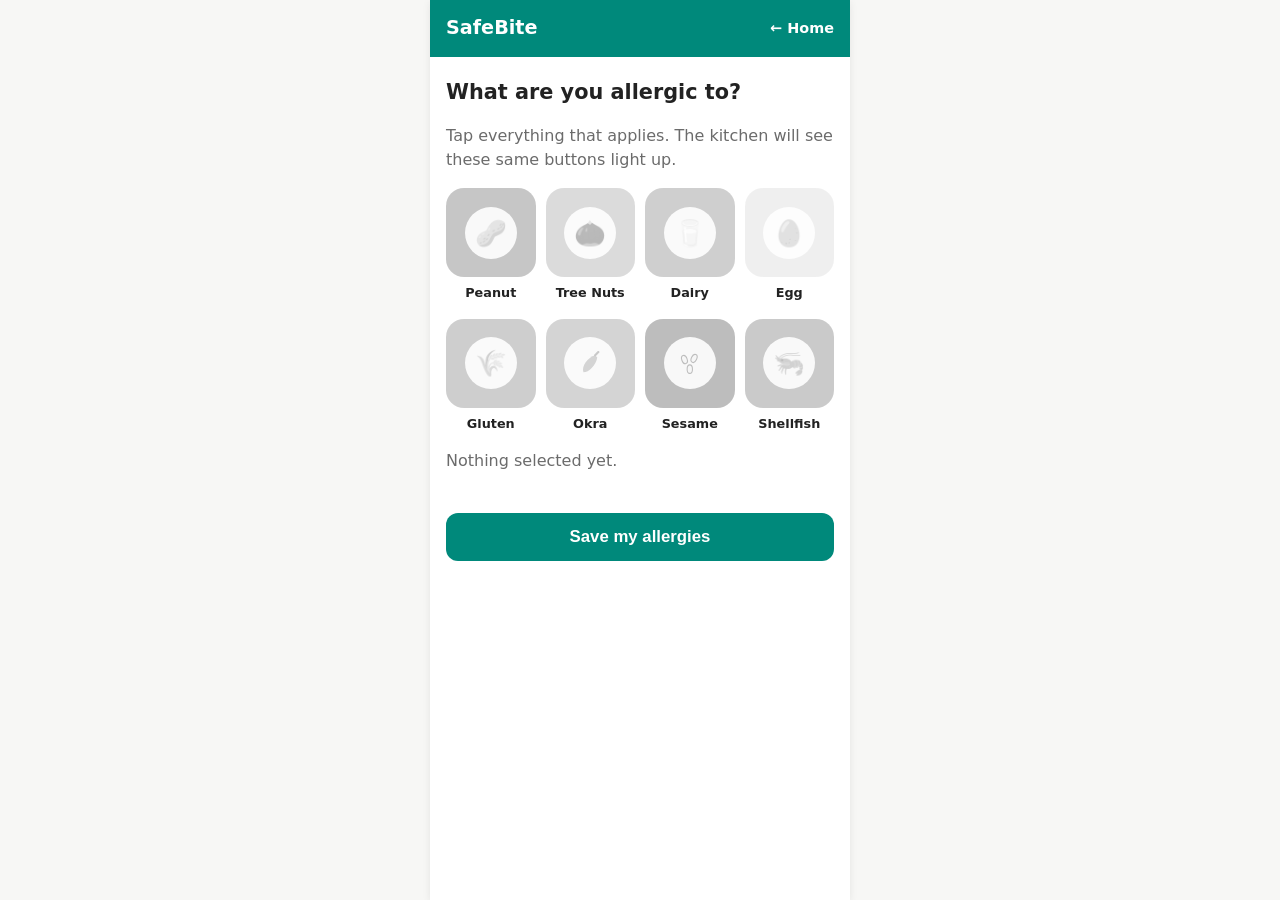
==== customer.html @ cd3d1af8 "Add SafeBite prototype: customer app, kitchen allergen station and demo - Customer app: pick allergi" ====
<!DOCTYPE html>
<html lang="en">
<head>
  <meta charset="UTF-8">
  <meta name="viewport" content="width=device-width, initial-scale=1.0">
  <title>Customer | SafeBite</title>
  <link rel="stylesheet" href="css/style.css">
  <link rel="icon" href="data:image/svg+xml,<svg xmlns='http://www.w3.org/2000/svg' viewBox='0 0 100 100'><text y='.9em' font-size='90'>🛡️</text></svg>">
  <!-- Inside the demo page? Then hide the Home link -->
  <script>if (window.self !== window.top) document.documentElement.classList.add("embedded");</script>
</head>
<body>
  <div class="phone">
    <header class="app-bar">
      <h1>SafeBite</h1>
      <a href="index.html" class="home-link">← Home</a>
    </header>

    <!-- Saved allergies, shown at the top once a profile exists -->
    <div id="my-allergies" class="my-allergies hidden">
      <span class="label">Your allergies:</span>
      <span id="my-chips"></span>
      <a href="#" id="edit-link" class="edit">Edit</a>
    </div>

    <!-- Screen 1: pick allergies -->
    <section id="profile-screen" class="screen hidden">
      <h2>What are you allergic to?</h2>
      <p class="muted">Tap everything that applies. The kitchen will see these same buttons light up.</p>

      <div id="allergen-grid" class="allergen-grid"></div>

      <p id="selected-count" class="muted"></p>
      <button id="save-btn" class="btn btn-block">Save my allergies</button>
    </section>

    <!-- Screen 2: menu -->
    <section id="menu-screen" class="screen hidden">
      <h2 id="restaurant-name"></h2>
      <p id="restaurant-location" class="muted"></p>
      <div id="menu-list"></div>
    </section>

    <!-- Screen 3: cart -->
    <section id="cart-screen" class="screen hidden">
      <a href="#" id="back-to-menu" class="back-link">← Back to menu</a>
      <h2>Your cart</h2>
      <div id="cart-list"></div>
      <div class="cart-total">
        <span>Total</span>
        <span id="cart-total"></span>
      </div>

      <div class="kitchen-alert">
        <div id="cart-chips"></div>
        <p id="cart-alert-text"></p>
      </div>

      <button id="place-btn" class="btn btn-block">Place order</button>
    </section>

    <!-- Screen 4: order status (waiting / confirmed) -->
    <section id="status-screen" class="screen hidden">
      <h2 id="status-title"></h2>
      <div id="status-box"></div>
      <button id="new-order-btn" class="btn btn-block">Back to menu</button>
    </section>

    <!-- Cart bar, stuck to the bottom of the screen -->
    <button id="cart-bar" class="cart-bar hidden">
      <span id="cart-bar-text"></span>
      <span>View cart ›</span>
    </button>
  </div>

  <script src="js/data.js"></script>
  <script src="js/store.js"></script>
  <script src="js/customer.js"></script>
</body>
</html>
---- css/style.css ----
/* SafeBite - shared styles */

:root {
  /* Allergen colours */
  --peanut: #E53935;
  --tree-nuts: #FB8C00;
  --dairy: #1E88E5;
  --egg: #FDD835;
  --gluten: #8D6E63;
  --okra: #43A047;
  --sesame: #8E24AA;
  --shellfish: #EC407A;

  /* App colours */
  --primary: #00897B;
  --primary-dark: #00695C;
  --bg: #F7F7F5;
  --card: #FFFFFF;
  --text: #222222;
  --muted: #6B6B6B;
  --border: #E0E0E0;
  --success: #2E7D32;
  --warning: #F9A825;
  --danger: #D32F2F;

  --radius: 12px;
  --shadow: 0 2px 8px rgba(0, 0, 0, 0.08);
}

* {
  box-sizing: border-box;
}

body {
  margin: 0;
  font-family: system-ui, -apple-system, "Segoe UI", Roboto, Arial, sans-serif;
  background: var(--bg);
  color: var(--text);
  line-height: 1.5;
}

/* Top bar */
header {
  background: var(--primary);
  color: white;
  padding: 16px 20px;
}

header h1 {
  margin: 0;
  font-size: 1.4rem;
}

main {
  max-width: 900px;
  margin: 0 auto;
  padding: 20px 16px;
}

/* White box used for sections, menu items, orders */
.card {
  background: var(--card);
  border-radius: var(--radius);
  box-shadow: var(--shadow);
  padding: 16px;
  margin-bottom: 16px;
}

/* Normal button */
.btn {
  background: var(--primary);
  color: white;
  border: none;
  border-radius: 8px;
  padding: 10px 18px;
  font-size: 1rem;
  cursor: pointer;
}

.btn:hover {
  background: var(--primary-dark);
}

.btn:disabled {
  background: var(--border);
  color: var(--muted);
  cursor: not-allowed;
}

/* Grid of coloured allergen buttons (4 x 2, same layout as the station) */
.allergen-grid {
  display: grid;
  grid-template-columns: repeat(4, 1fr);
  gap: 16px 10px;
}

/* One button with its name underneath */
.allergen-item {
  display: flex;
  flex-direction: column;
  align-items: center;
  gap: 6px;
  font-size: 0.8rem;
  font-weight: 600;
  text-align: center;
}

/* Square button. Its colour comes from --c, which JS sets per allergen */
.allergen-btn {
  width: 100%;
  aspect-ratio: 1;
  padding: 0;
  border: none;
  border-radius: 18px;
  background: var(--c, #999);
  display: flex;
  align-items: center;
  justify-content: center;
  cursor: pointer;
  /* not selected = greyed out */
  filter: grayscale(1);
  opacity: 0.35;
  transition: filter 0.2s, opacity 0.2s, box-shadow 0.2s, transform 0.1s;
}

.allergen-btn:active {
  transform: scale(0.94);
}

/* White circle behind the icon so every icon shows on its colour */
.allergen-btn .icon {
  width: 58%;
  aspect-ratio: 1;
  border-radius: 50%;
  background: rgba(255, 255, 255, 0.9);
  display: flex;
  align-items: center;
  justify-content: center;
  font-size: 1.6rem;
}

/* Selected (or blinking on the station) = full colour with a glow */
.allergen-btn.selected,
.allergen-btn.blink {
  filter: none;
  opacity: 1;
  box-shadow: 0 0 0 3px white, 0 0 16px 4px var(--c);
}

/* Blinking effect for the kitchen station: bright glow on/off once a second */
.allergen-btn.blink {
  animation: glow-blink 1s ease-in-out infinite;
}

@keyframes glow-blink {
  0%, 100% {
    filter: brightness(1.15);
    opacity: 1;
    box-shadow: 0 0 0 3px white, 0 0 26px 10px var(--c);
  }
  50% {
    filter: brightness(0.55) saturate(0.6);
    opacity: 0.85;
    box-shadow: 0 0 0 0 transparent;
  }
}

/* Small allergen tag shown on menu items */
.tag {
  display: inline-block;
  padding: 2px 8px;
  margin: 2px;
  border-radius: 999px;
  font-size: 0.8rem;
  color: white;
}

/* Yellow is hard to read with white text */
.tag.egg {
  color: var(--text);
}

.muted {
  color: var(--muted);
}

.hidden {
  display: none !important;
}

/* ---- Customer page: looks like a phone app ---- */

.phone {
  max-width: 420px;
  min-height: 100vh;
  margin: 0 auto;
  background: var(--card);
  box-shadow: var(--shadow);
}

.app-bar {
  display: flex;
  justify-content: space-between;
  align-items: center;
  padding: 14px 16px;
}

.app-bar h1 {
  font-size: 1.2rem;
}

.app-bar a {
  color: white;
  text-decoration: none;
  font-size: 0.9rem;
}

.screen {
  padding: 20px 16px 32px;
}

.screen h2 {
  margin: 0 0 4px;
  font-size: 1.3rem;
}

/* Big full-width button at the bottom of a screen */
.btn-block {
  width: 100%;
  margin-top: 24px;
  padding: 14px;
  border-radius: var(--radius);
  font-size: 1.05rem;
  font-weight: 600;
}

/* "Your allergies" chip row */
.my-allergies {
  display: flex;
  flex-wrap: wrap;
  align-items: center;
  gap: 4px;
  margin: 12px 16px 0;
  padding: 10px 12px;
  background: var(--bg);
  border-radius: var(--radius);
}

.my-allergies .label {
  margin-right: 4px;
  font-size: 0.85rem;
  color: var(--muted);
}

.my-allergies .edit {
  margin-left: auto;
  color: var(--primary);
  font-weight: 600;
  font-size: 0.9rem;
}

/* ---- Menu ---- */

/* Leave room so the cart bar doesn't cover the last dish */
#menu-screen {
  padding-bottom: 90px;
}

.dish {
  border: 2px solid transparent;
}

.dish h3 {
  margin: 0;
  font-size: 1.05rem;
}

.dish p {
  margin: 6px 0;
  font-size: 0.9rem;
}

.dish-top,
.dish-bottom {
  display: flex;
  justify-content: space-between;
  align-items: center;
  gap: 10px;
}

.price {
  font-weight: 700;
  white-space: nowrap;
}

/* Dish with one of the customer's allergens */
.dish.warn {
  border-color: var(--danger);
}

.warning {
  padding: 6px 10px;
  border-radius: 8px;
  background: #FDECEA;
  color: var(--danger);
  font-weight: 600;
}

.btn-small {
  padding: 8px 16px;
  font-size: 0.9rem;
}

.no-allergens {
  font-size: 0.8rem;
  color: var(--success);
}

/* ---- Cart ---- */

.cart-bar {
  position: fixed;
  bottom: 12px;
  left: 50%;
  transform: translateX(-50%);
  width: calc(100% - 32px);
  max-width: 388px;
  display: flex;
  justify-content: space-between;
  padding: 14px 18px;
  border: none;
  border-radius: var(--radius);
  background: var(--text);
  color: white;
  font-size: 1rem;
  font-weight: 600;
  cursor: pointer;
  box-shadow: 0 4px 16px rgba(0, 0, 0, 0.25);
}

.back-link {
  display: inline-block;
  margin-bottom: 12px;
  color: var(--primary);
  text-decoration: none;
  font-weight: 600;
}

.cart-item {
  display: flex;
  align-items: center;
  gap: 10px;
  padding: 12px 0;
  border-bottom: 1px solid var(--border);
}

.cart-item .name {
  flex: 1;
}

.qty-btn {
  width: 28px;
  height: 28px;
  border: 1px solid var(--border);
  border-radius: 50%;
  background: white;
  cursor: pointer;
}

.cart-total {
  display: flex;
  justify-content: space-between;
  padding: 14px 0;
  font-size: 1.1rem;
  font-weight: 700;
}

/* Box reminding the customer what the kitchen will see */
.kitchen-alert {
  padding: 12px;
  border-radius: var(--radius);
  background: var(--bg);
}

.kitchen-alert p {
  margin: 8px 0 0;
  font-size: 0.9rem;
}

/* ---- Kitchen Allergen Station (the device) ---- */

.station-page {
  background: #DDE3E6;
}

/* Gives the device its 3D tilt */
.station-wrap {
  position: relative;
  max-width: 760px;
  margin: 30px auto 50px;
  padding: 0 16px 0 70px;
  perspective: 1400px;
}

/* Top face of the device: light body with dark rounded edge */
.device {
  position: relative;
  z-index: 1;
  padding: 22px 26px 26px;
  border: 10px solid #37474F;
  border-radius: 34px;
  background: linear-gradient(180deg, #FAFAFA 0%, #E4E7EA 100%);
  box-shadow: inset 0 3px 0 white, inset 0 -8px 14px rgba(0, 0, 0, 0.08);
  /* tilting it back makes the wedge shape */
  transform: rotateX(14deg);
  transform-origin: bottom center;
}

/* Front edge = the thick end of the wedge */
.device-front {
  height: 28px;
  margin: -4px 6px 0;
  border-radius: 0 0 28px 28px;
  background: linear-gradient(#455A64, #263238);
}

.feet {
  display: flex;
  justify-content: space-between;
  padding: 0 70px;
}

.foot {
  width: 70px;
  height: 10px;
  border-radius: 0 0 8px 8px;
  background: #1C1C1C;
}

/* Wi-Fi / USB-C labels on the left side */
.side-ports {
  position: absolute;
  left: 24px;
  top: 30%;
  display: flex;
  flex-direction: column;
  gap: 18px;
  font-size: 0.7rem;
  font-weight: 700;
  color: #546E7A;
  text-align: center;
}

.port {
  display: block;
  width: 26px;
  height: 9px;
  margin: 0 auto 4px;
  border: 2px solid #37474F;
  border-radius: 5px;
  background: #90A4AE;
}

/* Top row: small screen + brand label */
.device-top {
  display: flex;
  justify-content: space-between;
  align-items: flex-start;
  gap: 16px;
  margin-bottom: 24px;
}

.lcd {
  flex: 0 1 58%;
  min-height: 110px;
  padding: 10px 12px;
  border: 4px solid #263238;
  border-radius: 10px;
  background: #16252A;
  color: #7CFFB2;
  font-family: "Courier New", monospace;
  font-size: 0.85rem;
  line-height: 1.4;
  box-shadow: inset 0 0 14px rgba(0, 0, 0, 0.7);
}

.lcd .order-no {
  font-size: 1.05rem;
  font-weight: bold;
}

.lcd .keep-out {
  color: #FFB74D;
}

/* Blinking cursor on the idle screen */
.cursor {
  animation: cursor 1s steps(1) infinite;
}

@keyframes cursor {
  50% { opacity: 0; }
}

.brand {
  display: flex;
  align-items: center;
  gap: 8px;
  font-weight: 800;
  font-size: 1.05rem;
  color: #37474F;
  text-align: right;
  line-height: 1.1;
}

.brand svg {
  width: 34px;
  flex-shrink: 0;
}

/* Station buttons look like physical keys, dim when not blinking */
.device .allergen-grid {
  gap: 18px 14px;
}

.device .allergen-btn {
  cursor: default;
  filter: brightness(0.55) saturate(0.6);
  opacity: 0.85;
  box-shadow: inset 0 -5px 0 rgba(0, 0, 0, 0.25), 0 3px 5px rgba(0, 0, 0, 0.2);
}

.device .allergen-btn:active {
  transform: none;
}

.device .allergen-item {
  color: #37474F;
}

/* Bottom row: Confirm button + separate area switch */
.device-bottom {
  display: flex;
  flex-wrap: wrap;
  justify-content: space-between;
  align-items: center;
  gap: 16px;
  margin-top: 26px;
}

.confirm-btn {
  padding: 18px 30px;
  border: none;
  border-radius: 16px;
  background: linear-gradient(#4CAF50, #2E7D32);
  color: white;
  font-size: 1.15rem;
  font-weight: 800;
  cursor: pointer;
  box-shadow: inset 0 -5px 0 rgba(0, 0, 0, 0.25), 0 3px 6px rgba(0, 0, 0, 0.25);
}

.separate {
  display: flex;
  align-items: center;
  gap: 10px;
  font-size: 0.85rem;
  font-weight: 600;
  color: #37474F;
}

.separate .title {
  max-width: 90px;
  line-height: 1.2;
}

/* Toggle switch made from a checkbox */
.switch {
  position: relative;
  width: 50px;
  height: 26px;
}

.switch input {
  opacity: 0;
  width: 0;
  height: 0;
}

.slider {
  position: absolute;
  inset: 0;
  border-radius: 26px;
  background: #90A4AE;
  cursor: pointer;
  transition: background 0.2s;
}

.slider::before {
  content: "";
  position: absolute;
  left: 3px;
  top: 3px;
  width: 20px;
  height: 20px;
  border-radius: 50%;
  background: white;
  transition: transform 0.2s;
}

.switch input:checked + .slider {
  background: var(--success);
}

.switch input:checked + .slider::before {
  transform: translateX(24px);
}

/* Small light: red when "No", glows green when "Yes" */
.led {
  width: 12px;
  height: 12px;
  border-radius: 50%;
  background: #B71C1C;
  box-shadow: inset 0 1px 2px rgba(0, 0, 0, 0.6);
}

.led.on {
  background: #4CFF6A;
  box-shadow: 0 0 8px 3px rgba(76, 255, 106, 0.7);
}

/* Big tick on the station screen after Confirm & Send */
.lcd-confirmed {
  margin: 14px 0 6px;
  font-size: 1.6rem;
  font-weight: bold;
}

/* Smaller screens: shrink the device a bit */
@media (max-width: 600px) {
  .station-wrap {
    padding-left: 50px;
  }
  .side-ports {
    left: 4px;
  }
  .device {
    padding: 16px 14px 18px;
    border-width: 8px;
  }
  .device-top {
    flex-direction: column-reverse;
  }
  .lcd {
    width: 100%;
  }
  .device .allergen-btn .icon {
    font-size: 1.2rem;
  }
  .feet {
    padding: 0 40px;
  }
}

/* ---- Customer order status ---- */

.status-waiting {
  text-align: center;
}

.status-waiting p {
  margin: 8px 0;
}

/* Three bouncing dots */
.loader {
  display: flex;
  justify-content: center;
  gap: 8px;
  margin: 10px 0 16px;
}

.loader span {
  width: 12px;
  height: 12px;
  border-radius: 50%;
  background: var(--primary);
  animation: bounce 1.2s infinite ease-in-out;
}

.loader span:nth-child(2) {
  animation-delay: 0.2s;
}

.loader span:nth-child(3) {
  animation-delay: 0.4s;
}

@keyframes bounce {
  0%, 80%, 100% { transform: scale(0.5); opacity: 0.4; }
  40% { transform: scale(1); opacity: 1; }
}

/* Green "kitchen confirmed" card */
.status-ok {
  border: 2px solid var(--success);
  background: #E8F5E9;
}

.status-ok .ok-title {
  margin: 0 0 10px;
  color: var(--success);
  font-weight: 700;
  font-size: 1.05rem;
}

.status-ok p {
  margin: 12px 0 0;
}

/* ---- Top bar with "← Home" link (station + demo) ---- */

.top-bar {
  display: flex;
  justify-content: space-between;
  align-items: center;
  gap: 12px;
  padding: 12px 20px;
}

.top-bar h1 {
  font-size: 1.2rem;
}

.home-link {
  color: white;
  text-decoration: none;
  font-size: 0.9rem;
  font-weight: 600;
  white-space: nowrap;
}

/* Pages shown inside demo.html hide their own navigation */
.embedded .home-link,
.embedded .station-bar {
  display: none;
}

/* station.js scales the device down to fit the demo frame */
.embedded .station-wrap {
  margin-top: 16px;
  transform-origin: top center;
}

.embedded .station-page {
  overflow: hidden;
}

.embedded .phone {
  box-shadow: none;
}

.small {
  font-size: 0.8rem;
}

/* ---- Landing page ---- */

.landing {
  max-width: 480px;
  margin: 0 auto;
  padding: 60px 20px 30px;
  text-align: center;
}

.landing .logo {
  width: 72px;
}

.landing h1 {
  margin: 4px 0 8px;
  font-size: 2.4rem;
  color: var(--primary-dark);
}

.tagline {
  margin: 0 0 20px;
  font-size: 1.05rem;
}

.colour-strip {
  display: flex;
  justify-content: center;
  gap: 6px;
}

.colour-strip span {
  width: 22px;
  height: 22px;
  border-radius: 6px;
}

.landing-buttons {
  display: flex;
  flex-direction: column;
  gap: 12px;
  margin: 32px 0;
}

a.btn {
  display: block;
  padding: 14px;
  border-radius: var(--radius);
  text-align: center;
  text-decoration: none;
  font-weight: 600;
}

.btn-outline {
  border: 2px solid var(--primary);
  background: white;
  color: var(--primary);
}

.btn-outline:hover {
  background: #E0F2F1;
}

/* ---- Demo page (both screens side by side) ---- */

.demo-page {
  background: #263238;
}

.btn-reset {
  margin-right: 14px;
  padding: 6px 12px;
  border: 1px solid white;
  border-radius: 8px;
  background: transparent;
  color: white;
  font-size: 0.85rem;
  cursor: pointer;
}

.btn-reset:hover {
  background: rgba(255, 255, 255, 0.15);
}

.demo-layout {
  display: flex;
  justify-content: center;
  align-items: flex-start;
  gap: 28px;
  padding: 16px 20px 24px;
}

.demo-label {
  margin: 0 0 8px;
  color: #B0BEC5;
  font-size: 0.8rem;
  text-align: center;
  text-transform: uppercase;
  letter-spacing: 1px;
}

/* Black phone with rounded corners around the customer app */
.phone-frame {
  position: relative;
  width: 390px;
  height: min(800px, calc(100vh - 110px));
  min-height: 560px;
  padding: 12px;
  border-radius: 46px;
  background: #111;
  box-shadow: 0 10px 30px rgba(0, 0, 0, 0.5);
}

/* Little notch at the top */
.phone-frame::before {
  content: "";
  position: absolute;
  top: 12px;
  left: 50%;
  transform: translateX(-50%);
  width: 110px;
  height: 22px;
  border-radius: 0 0 14px 14px;
  background: #111;
}

.phone-frame iframe {
  width: 100%;
  height: 100%;
  border: 0;
  border-radius: 34px;
  background: white;
}

.station-col {
  flex: 1;
  max-width: 880px;
}

.station-frame {
  width: 100%;
  height: min(800px, calc(100vh - 110px));
  min-height: 560px;
  border: 0;
  border-radius: 16px;
  background: #DDE3E6;
}

/* Narrow screens: stack the phone above the station */
@media (max-width: 900px) {
  .demo-layout {
    flex-direction: column;
    align-items: center;
  }
  .station-col {
    width: 100%;
  }
  .phone-frame {
    width: min(390px, 100%);
  }
}
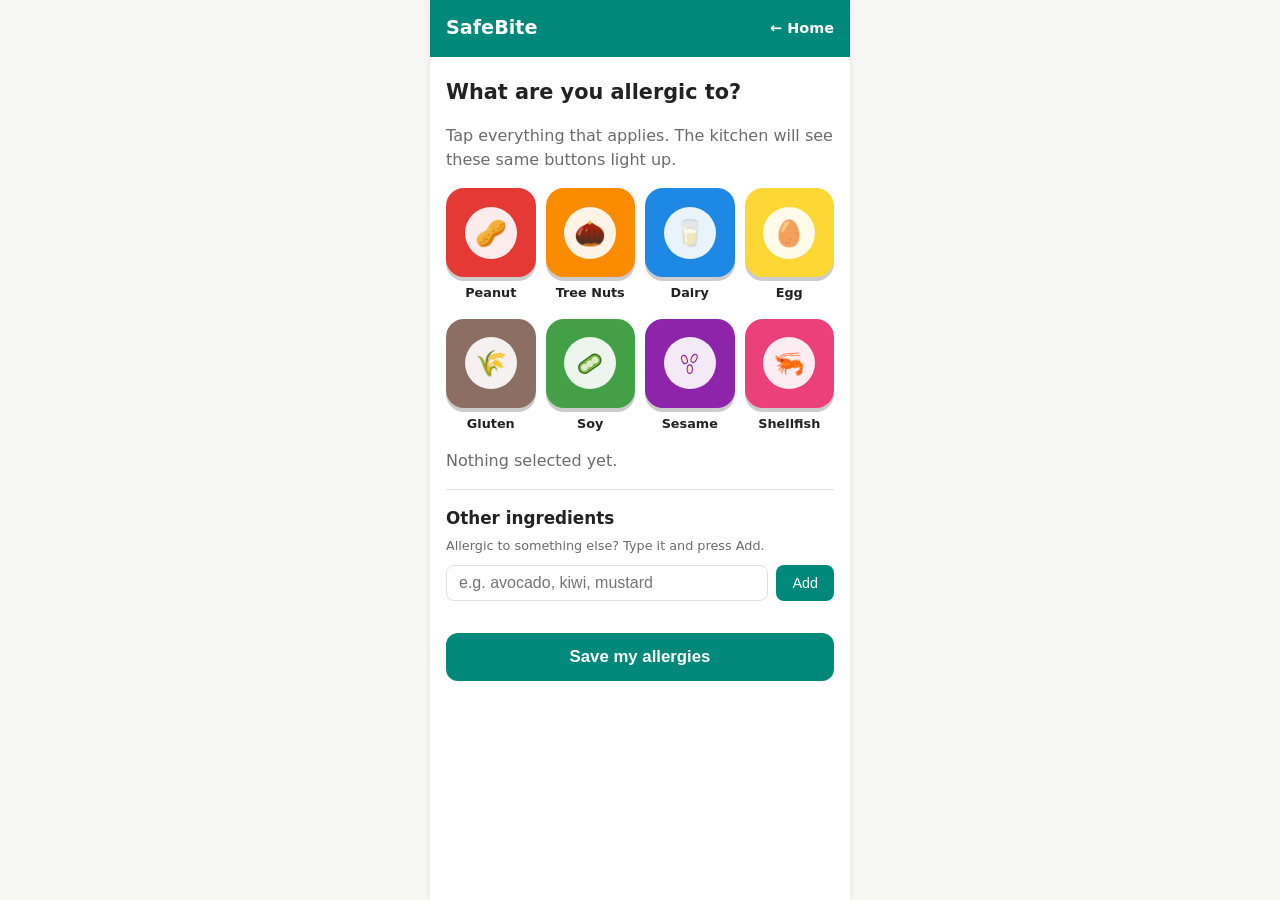
==== commit e9743290: "Let customers add their own allergies (other ingredients) - Profile screen: 'Other ingredients' text" ====
--- a/customer.html
+++ b/customer.html
@@ -31,6 +31,19 @@
       <div id="allergen-grid" class="allergen-grid"></div>
 
       <p id="selected-count" class="muted"></p>
+
+      <!-- Allergies that aren't one of the 8 buttons -->
+      <div class="other-allergies">
+        <h3>Other ingredients</h3>
+        <p class="muted small">Allergic to something else? Type it and press Add.</p>
+        <form id="other-form" class="other-form">
+          <input id="other-input" type="text" maxlength="30"
+                 placeholder="e.g. avocado, kiwi, mustard" aria-label="Other ingredient">
+          <button type="submit" class="btn btn-small">Add</button>
+        </form>
+        <div id="other-chips"></div>
+      </div>
+
       <button id="save-btn" class="btn btn-block">Save my allergies</button>
     </section>
 
--- a/css/style.css
+++ b/css/style.css
@@ -7,7 +7,7 @@
   --dairy: #1E88E5;
   --egg: #FDD835;
   --gluten: #8D6E63;
-  --okra: #43A047;
+  --soy: #43A047;
   --sesame: #8E24AA;
   --shellfish: #EC407A;
 
@@ -116,11 +116,11 @@
   display: flex;
   align-items: center;
   justify-content: center;
+  position: relative;
   cursor: pointer;
-  /* not selected = greyed out */
-  filter: grayscale(1);
-  opacity: 0.35;
-  transition: filter 0.2s, opacity 0.2s, box-shadow 0.2s, transform 0.1s;
+  /* full colour, slightly raised */
+  box-shadow: 0 4px 0 rgba(0, 0, 0, 0.2);
+  transition: filter 0.2s, opacity 0.2s, box-shadow 0.15s, transform 0.15s;
 }
 
 .allergen-btn:active {
@@ -139,12 +139,31 @@
   font-size: 1.6rem;
 }
 
-/* Selected (or blinking on the station) = full colour with a glow */
-.allergen-btn.selected,
-.allergen-btn.blink {
-  filter: none;
-  opacity: 1;
-  box-shadow: 0 0 0 3px white, 0 0 16px 4px var(--c);
+/* Selected (customer page) = darker shade, pressed in, with a checkmark */
+.allergen-btn.selected {
+  transform: translateY(3px);
+  box-shadow: inset 0 3px 8px rgba(0, 0, 0, 0.45);
+}
+
+/* Dark layer on top makes the colour darker */
+.allergen-btn.selected::before {
+  content: "";
+  position: absolute;
+  inset: 0;
+  border-radius: inherit;
+  background: rgba(0, 0, 0, 0.4);
+}
+
+/* White checkmark in the top-right corner */
+.allergen-btn.selected::after {
+  content: "✓";
+  position: absolute;
+  top: 5px;
+  right: 8px;
+  color: white;
+  font-size: 1.1rem;
+  font-weight: bold;
+  text-shadow: 0 1px 2px rgba(0, 0, 0, 0.5);
 }
 
 /* Blinking effect for the kitchen station: bright glow on/off once a second */
@@ -178,6 +197,58 @@
 /* Yellow is hard to read with white text */
 .tag.egg {
   color: var(--text);
+}
+
+/* Grey chip for allergies the customer typed in */
+.tag.other {
+  background: #757575;
+}
+
+.chip-remove {
+  padding: 0 2px;
+  border: none;
+  background: none;
+  color: white;
+  font-size: 1rem;
+  line-height: 1;
+  cursor: pointer;
+}
+
+/* "Other ingredients" box on the profile screen */
+.other-allergies {
+  margin-top: 8px;
+  padding-top: 16px;
+  border-top: 1px solid var(--border);
+}
+
+.other-allergies h3 {
+  margin: 0;
+  font-size: 1.05rem;
+}
+
+.other-allergies p {
+  margin: 4px 0 10px;
+}
+
+.other-form {
+  display: flex;
+  gap: 8px;
+  margin-bottom: 8px;
+}
+
+.other-form input {
+  flex: 1;
+  min-width: 0;
+  padding: 8px 12px;
+  border: 1px solid var(--border);
+  border-radius: 8px;
+  font-size: 1rem;
+}
+
+/* Small ingredient list on each dish card */
+.dish .ingredients {
+  font-size: 0.8rem;
+  color: var(--muted);
 }
 
 .muted {
@@ -493,6 +564,17 @@
   color: #FFB74D;
 }
 
+/* Other allergies: blinks at the same speed as the buttons (1s) */
+.lcd .also-avoid {
+  color: #FF8A80;
+  font-weight: bold;
+  animation: text-blink 1s ease-in-out infinite;
+}
+
+@keyframes text-blink {
+  50% { opacity: 0.2; }
+}
+
 /* Blinking cursor on the idle screen */
 .cursor {
   animation: cursor 1s steps(1) infinite;
